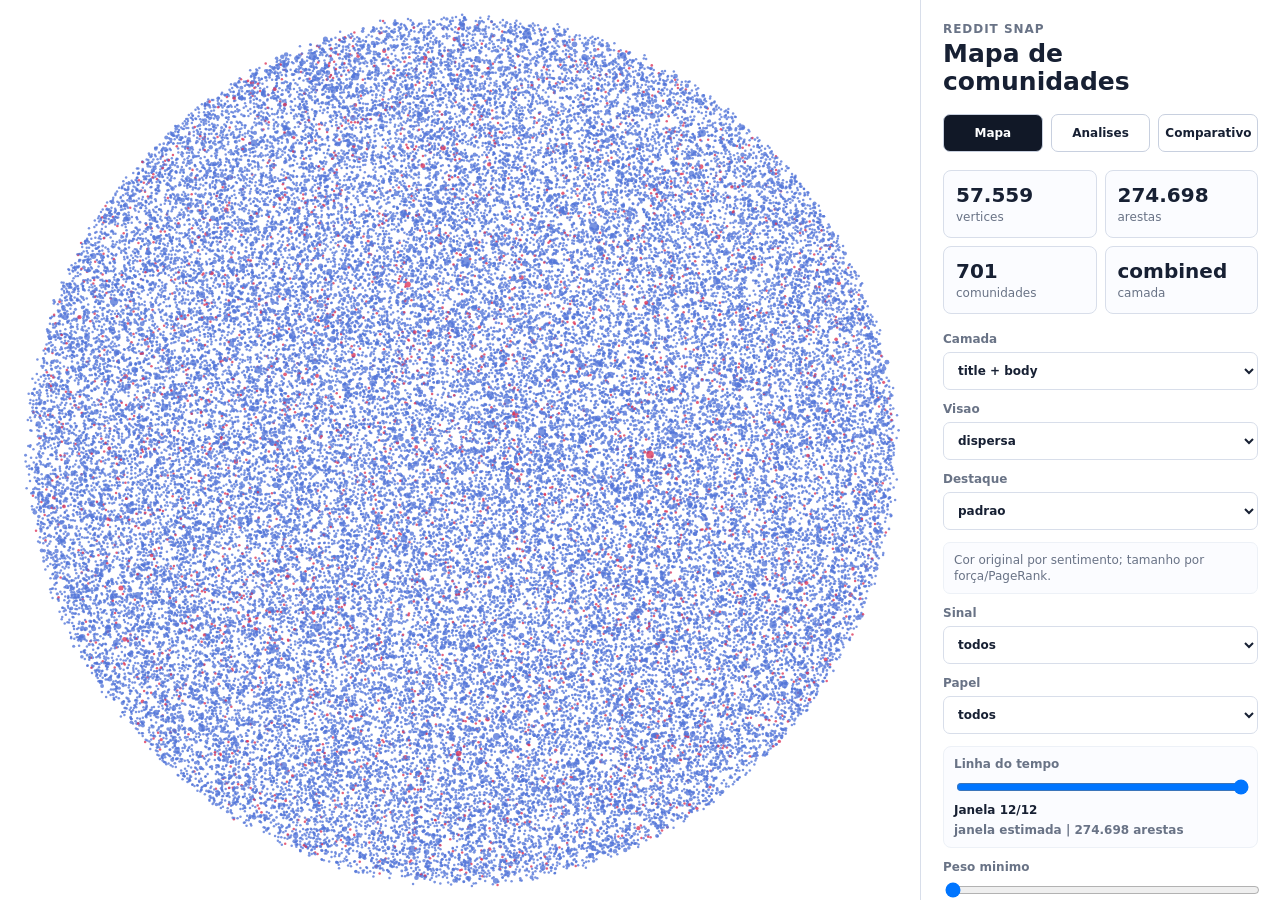
==== Projeto_CR/app/visualization/index.html @ 1b2d51a4 "Add graph metrics formulas to analysis tab" ====
<!doctype html>
<html lang="pt-BR">
  <head>
    <meta charset="utf-8" />
    <meta name="viewport" content="width=device-width, initial-scale=1" />
    <title>Reddit SNAP Graph Explorer</title>
    <link rel="stylesheet" href="./styles.css?v=20260713-formulas-1" />
  </head>
  <body>
    <main class="app-shell">
      <section class="workspace" aria-label="Visualizacao completa do grafo">
        <canvas id="graphCanvas"></canvas>
        <section id="analysisWorkspace" class="analysis-workspace" hidden>
          <header class="analysis-header">
            <div>
              <span class="eyebrow">Analises filtradas</span>
              <h2 id="analysisTitle">Camada combined</h2>
            </div>
            <div class="analysis-actions">
              <button id="exportJsonButton" type="button">JSON</button>
              <button id="exportCsvButton" type="button">CSV</button>
            </div>
          </header>

          <div class="analysis-grid">
            <article class="analysis-card analysis-card-wide analysis-card-text">
              <header>
                <h3>Metricas do grafo</h3>
                <span id="cheapMetricsMeta">-</span>
              </header>
              <div id="cheapMetricsPanel" class="metrics-panel"></div>
            </article>

            <article class="analysis-card analysis-card-wide">
              <header>
                <h3>Distribuicoes estruturais</h3>
                <span id="distributionMeta">-</span>
              </header>
              <canvas id="distributionCanvas"></canvas>
            </article>

            <article class="analysis-card analysis-card-wide analysis-map-card">
              <header>
                <h3>Visao mapa</h3>
                <span id="analysisMapMeta">-</span>
              </header>
              <canvas id="analysisMapCanvas"></canvas>
            </article>

            <article class="analysis-card">
              <header>
                <h3>Rede ego</h3>
                <span id="egoMeta">-</span>
              </header>
              <canvas id="egoCanvas"></canvas>
            </article>

            <article class="analysis-card">
              <header>
                <h3>Principais arestas por peso</h3>
                <span id="topEdgesMeta">-</span>
              </header>
              <canvas id="topEdgesCanvas"></canvas>
            </article>

            <article class="analysis-card analysis-card-wide analysis-card-text">
              <header>
                <h3>Formulario</h3>
              </header>
              <div class="formula-panel">
                <p>
                  Considere o grafo dirigido e ponderado G = (V, E), em que V e o conjunto de subreddits,
                  E e o conjunto de links origem -> destino, n = |V|, m = |E| e W e a soma dos pesos das arestas.
                </p>

                <div class="formula-grid">
                  <section class="formula-item">
                    <h4>Vertices</h4>
                    <code>n = |V|</code>
                    <p>Quantidade de subreddits que aparecem como origem ou destino no filtro atual.</p>
                  </section>

                  <section class="formula-item">
                    <h4>Arestas</h4>
                    <code>m = |E|</code>
                    <p>Quantidade de pares dirigidos origem -> destino considerados no grafo filtrado.</p>
                  </section>

                  <section class="formula-item">
                    <h4>Densidade</h4>
                    <code>d = m / (n * (n - 1))</code>
                    <p>Proporcao entre as arestas existentes e todas as arestas dirigidas possiveis sem laco.</p>
                  </section>

                  <section class="formula-item">
                    <h4>Grau medio</h4>
                    <code>k_medio = 2m / n</code>
                    <p>Media do grau total dos vertices. Em grafo dirigido, k_in medio = m/n e k_out medio = m/n.</p>
                  </section>

                  <section class="formula-item">
                    <h4>Forca media</h4>
                    <code>s_medio = 2W / n</code>
                    <p>Media da forca total dos vertices, somando pesos recebidos e enviados.</p>
                  </section>

                  <section class="formula-item">
                    <h4>Reciprocidade</h4>
                    <code>r = arestas com volta / m</code>
                    <p>Frequencia de links em que existe i -> j e tambem j -> i.</p>
                  </section>

                  <section class="formula-item">
                    <h4>Componentes fracas</h4>
                    <code>contar grupos conectados ignorando a direcao</code>
                    <p>Mostra quantos blocos ficam conectados quando as setas das arestas sao desconsideradas.</p>
                  </section>

                  <section class="formula-item">
                    <h4>Maior componente</h4>
                    <code>maior_share = maior_componente / n</code>
                    <p>Tamanho do maior grupo conectado e sua participacao no total de vertices.</p>
                  </section>

                  <section class="formula-item">
                    <h4>Negatividade</h4>
                    <code>negatividade = negativos / (positivos + negativos)</code>
                    <p>Proporcao de links classificados como negativos no filtro atual.</p>
                  </section>

                  <section class="formula-item">
                    <h4>Centralidade de grau</h4>
                    <code>C_D(v) = k_in(v) + k_out(v)</code>
                    <p>Conta quantas conexoes diretas chegam e saem de um subreddit.</p>
                  </section>

                  <section class="formula-item">
                    <h4>Forca total</h4>
                    <code>s(v) = s_in(v) + s_out(v)</code>
                    <p>Soma os pesos das conexoes recebidas e enviadas por um subreddit.</p>
                  </section>

                  <section class="formula-item">
                    <h4>Peso da aresta</h4>
                    <code>w(i,j) = ocorrencias de i -> j</code>
                    <p>Quantidade de hyperlinks agregados entre o subreddit de origem e o subreddit de destino.</p>
                  </section>
                </div>
              </div>
            </article>
          </div>
        </section>
        <section id="compareWorkspace" class="compare-workspace" hidden>
          <header class="analysis-header">
            <div>
              <span class="eyebrow">Comparacao de modelos</span>
              <h2 id="compareTitle">Importe redes e compare com o projeto</h2>
            </div>
            <div class="analysis-actions">
              <button id="runCompareButton" type="button">Comparar</button>
              <button id="clearCompareButton" type="button">Limpar</button>
            </div>
          </header>

          <div class="compare-layout">
            <article class="compare-panel">
              <header>
                <h3>1. Importacao dos dados</h3>
                <span>CSV de arestas ou JSON</span>
              </header>

              <div class="import-grid">
                <section class="import-card import-card-project">
                  <div>
                    <span class="model-kicker">Projeto</span>
                    <h4>Rede Reddit atual</h4>
                    <p>Usa a camada, sinal e peso minimo configurados no painel.</p>
                  </div>
                  <label class="compact-field">
                    Escopo
                    <select id="compareScopeSelect">
                      <option value="full">rede completa</option>
                      <option value="community">comunidade selecionada</option>
                      <option value="ego">subreddit selecionado/ego</option>
                    </select>
                  </label>
                  <button id="loadProjectCompareButton" type="button">Atualizar projeto</button>
                  <span id="projectImportStatus" class="import-status">Pronto para calcular</span>
                </section>

                <section class="import-card">
                  <div>
                    <span class="model-kicker">Prontos</span>
                    <h4>Exemplos das libs</h4>
                    <p>Modelos sinteticos e grafos famosos exportados do DuckDB.</p>
                  </div>
                  <select id="builtInDatasetSelect">
                    <option value="">Carregando exemplos...</option>
                  </select>
                  <button id="loadBuiltInDatasetButton" type="button">Adicionar exemplo</button>
                  <span id="builtInDatasetStatus" class="import-status">Aguardando exemplos</span>
                </section>

                <label class="import-card">
                  <span class="model-kicker">Referencia</span>
                  <h4>Rede aleatoria</h4>
                  <p>Modelo Erdos-Renyi ou dataset equivalente.</p>
                  <input id="randomImportInput" type="file" accept=".csv,.txt,.json" />
                  <span id="randomImportStatus" class="import-status">Nenhum arquivo</span>
                </label>

                <label class="import-card">
                  <span class="model-kicker">Referencia</span>
                  <h4>Mundo pequeno</h4>
                  <p>Modelo Watts-Strogatz ou dataset equivalente.</p>
                  <input id="smallWorldImportInput" type="file" accept=".csv,.txt,.json" />
                  <span id="smallWorldImportStatus" class="import-status">Nenhum arquivo</span>
                </label>

                <label class="import-card">
                  <span class="model-kicker">Referencia</span>
                  <h4>Sem escala</h4>
                  <p>Modelo Barabasi-Albert ou dataset equivalente.</p>
                  <input id="scaleFreeImportInput" type="file" accept=".csv,.txt,.json" />
                  <span id="scaleFreeImportStatus" class="import-status">Nenhum arquivo</span>
                </label>
              </div>
            </article>

            <article class="compare-panel compare-results-panel">
              <header>
                <h3>2. Comparativo e classificacao</h3>
                <span id="compareMeta">Aguardando calculo</span>
              </header>

              <div id="compareSummary" class="compare-summary">
                Importe as redes de referencia e clique em Comparar.
              </div>

              <div class="compare-table-wrap">
                <table class="compare-table">
                  <thead>
                    <tr>
                      <th>Rede</th>
                      <th>Classe estimada</th>
                      <th>Vertices</th>
                      <th>Arestas</th>
                      <th>Dist. media</th>
                      <th>Agrupamento</th>
                      <th>Grau medio</th>
                      <th>Heterogeneidade</th>
                    </tr>
                  </thead>
                  <tbody id="compareTableBody">
                    <tr>
                      <td colspan="8">Sem resultados ainda.</td>
                    </tr>
                  </tbody>
                </table>
              </div>
            </article>
          </div>
        </section>
        <div id="tooltip" class="tooltip" hidden></div>
        <div id="loading" class="loading">
          <strong>Carregando grafo completo</strong>
          <span>Preparando vertices, arestas e comunidades...</span>
        </div>
      </section>

      <aside class="control-panel">
        <header class="panel-header">
          <span class="eyebrow">Reddit SNAP</span>
          <h1>Mapa de comunidades</h1>
        </header>

        <nav class="mode-tabs" aria-label="Modo de visualizacao">
          <button id="mapModeButton" class="active" type="button">Mapa</button>
          <button id="analysisModeButton" type="button">Analises</button>
          <button id="compareModeButton" type="button">Comparativo</button>
        </nav>

        <section class="stats-grid" aria-label="Metricas globais">
          <div>
            <span id="statNodes">-</span>
            <small>vertices</small>
          </div>
          <div>
            <span id="statEdges">-</span>
            <small>arestas</small>
          </div>
          <div>
            <span id="statCommunities">-</span>
            <small>comunidades</small>
          </div>
          <div>
            <span id="statLayer">combined</span>
            <small>camada</small>
          </div>
        </section>

        <section class="controls" aria-label="Controles do grafo">
          <label>
            Camada
            <select id="layerSelect">
              <option value="combined">title + body</option>
              <option value="title">title</option>
              <option value="body">body</option>
            </select>
          </label>

          <label>
            Visao
            <select id="layoutModeSelect">
              <option value="communities">comunidades</option>
              <option value="dispersed" selected>dispersa</option>
            </select>
          </label>

          <label>
            Destaque
            <select id="influenceSelect">
              <option value="default">padrao</option>
              <option value="popularity">popularidade</option>
              <option value="bridge">ponte</option>
              <option value="combined">influencia mista</option>
            </select>
          </label>
          <div id="influenceLegend" class="influence-legend"></div>

          <label>
            Sinal
            <select id="sentimentSelect">
              <option value="all">todos</option>
              <option value="positive">positivo/neutro</option>
              <option value="negative">negativo</option>
            </select>
          </label>

          <label>
            Papel
            <select id="roleSelect">
              <option value="all">todos</option>
              <option value="hub">hubs</option>
              <option value="emissor">emissores</option>
              <option value="receptor">receptores</option>
              <option value="misto">mistos</option>
            </select>
          </label>

          <label class="timeline-control">
            Linha do tempo
            <input id="timelineInput" type="range" min="0" max="11" value="11" />
            <output id="timelineOutput">Janela 12/12</output>
            <span id="timelineMeta" class="timeline-meta">grafo completo</span>
          </label>

          <label>
            Peso minimo
            <input id="weightInput" type="range" min="1" max="80" value="1" />
            <output id="weightOutput">1</output>
          </label>

          <div class="toggle-row">
            <label><input id="edgesToggle" type="checkbox" /> arestas</label>
            <label><input id="labelsToggle" type="checkbox" checked /> rotulos</label>
          </div>

          <label>
            Buscar subreddit
            <input id="searchInput" type="search" placeholder="ex.: askreddit" />
          </label>

          <label>
            Top arestas
            <input id="topEdgesInput" type="range" min="50" max="700" step="50" value="250" />
            <output id="topEdgesOutput">250</output>
          </label>

          <div class="button-row">
            <button id="searchButton" type="button">Buscar</button>
            <button id="fitButton" type="button">Recentralizar</button>
          </div>

          <button id="runAnalysisButton" type="button">Gerar analises</button>
        </section>

        <section class="selection" aria-live="polite">
          <h2>Selecao</h2>
          <div id="selectionPanel" class="selection-body">
            Passe o mouse sobre um ponto ou busque um subreddit.
          </div>
        </section>

        <section class="communities">
          <h2>Maiores comunidades</h2>
          <div id="communityList" class="community-list"></div>
        </section>
      </aside>
    </main>

    <script src="./app.js?v=20260713-formulas-1"></script>
  </body>
</html>
---- Projeto_CR/app/visualization/styles.css ----
:root {
  color-scheme: light;
  --bg: #f6f7fb;
  --ink: #172033;
  --muted: #697386;
  --line: #d8deea;
  --panel: #ffffff;
  --blue: #5376d9;
  --red: #dc3558;
  --accent: #111827;
}

* {
  box-sizing: border-box;
}

html,
body {
  width: 100%;
  height: 100%;
  margin: 0;
  overflow: hidden;
  background: var(--bg);
  color: var(--ink);
  font-family:
    Inter, ui-sans-serif, system-ui, -apple-system, BlinkMacSystemFont, "Segoe UI",
    sans-serif;
}

button,
input,
select {
  font: inherit;
}

.app-shell {
  display: grid;
  grid-template-columns: minmax(0, 1fr) 360px;
  width: 100vw;
  height: 100vh;
}

.workspace {
  position: relative;
  overflow: hidden;
  background:
    radial-gradient(circle at 20% 20%, rgba(83, 118, 217, 0.08), transparent 24rem),
    #ffffff;
}

.analysis-workspace {
  position: absolute;
  inset: 0;
  display: grid;
  grid-template-rows: auto minmax(0, 1fr);
  gap: 16px;
  padding: 20px;
  overflow: auto;
  background: #f8fafc;
}

.compare-workspace {
  position: absolute;
  inset: 0;
  display: grid;
  grid-template-rows: auto minmax(0, 1fr);
  gap: 16px;
  padding: 20px;
  overflow: auto;
  background: #f8fafc;
}

.analysis-header {
  display: flex;
  align-items: center;
  justify-content: space-between;
  gap: 16px;
}

.analysis-header h2 {
  margin-top: 3px;
  font-size: 23px;
}

.analysis-actions,
.mode-tabs {
  display: flex;
  gap: 8px;
}

.analysis-actions button {
  min-width: 72px;
}

.analysis-grid {
  display: grid;
  grid-template-columns: repeat(2, minmax(0, 1fr));
  gap: 14px;
  min-height: 0;
}

.analysis-card {
  display: grid;
  grid-template-rows: auto minmax(320px, 1fr);
  min-height: 390px;
  padding: 14px;
  border: 1px solid var(--line);
  border-radius: 8px;
  background: #ffffff;
}

.analysis-card-wide {
  grid-column: 1 / -1;
  min-height: 360px;
}

.analysis-card-text {
  grid-template-rows: auto minmax(0, 1fr);
  min-height: 300px;
}

.analysis-map-card {
  min-height: 430px;
}

.analysis-card header {
  display: flex;
  align-items: start;
  justify-content: space-between;
  gap: 14px;
  margin-bottom: 8px;
}

.analysis-card h3 {
  margin: 0;
  font-size: 15px;
}

.analysis-card span {
  color: var(--muted);
  font-size: 12px;
  font-weight: 700;
  text-align: right;
}

.analysis-card canvas {
  width: 100%;
  height: 100%;
  min-height: 300px;
}

.metrics-panel {
  display: grid;
  gap: 12px;
  min-height: 0;
  overflow: auto;
}

.metric-tiles {
  display: grid;
  grid-template-columns: repeat(4, minmax(120px, 1fr));
  gap: 10px;
}

.metric-tile {
  display: grid;
  gap: 4px;
  min-height: 72px;
  padding: 10px;
  border: 1px solid #edf1f7;
  border-radius: 8px;
  background: #fbfcff;
}

.metric-tile span {
  color: var(--muted);
  font-size: 11px;
  font-weight: 800;
  text-align: left;
  text-transform: uppercase;
}

.metric-tile strong {
  align-self: end;
  font-size: 20px;
}

.metric-rankings {
  display: grid;
  grid-template-columns: repeat(2, minmax(0, 1fr));
  gap: 12px;
}

.metric-ranking {
  min-width: 0;
}

.metric-ranking h4 {
  margin: 0 0 8px;
  font-size: 13px;
}

.metric-ranking table {
  width: 100%;
  border-collapse: collapse;
  font-size: 12px;
}

.metric-ranking th,
.metric-ranking td {
  padding: 7px 8px;
  border-bottom: 1px solid #edf1f7;
  text-align: left;
}

.metric-ranking th:last-child,
.metric-ranking td:last-child {
  text-align: right;
}

.formula-panel {
  display: grid;
  gap: 14px;
  overflow: auto;
  color: var(--ink);
}

.formula-panel > p {
  margin: 0;
  max-width: 980px;
  color: var(--muted);
  font-size: 13px;
  line-height: 1.5;
}

.formula-grid {
  display: grid;
  grid-template-columns: repeat(3, minmax(180px, 1fr));
  gap: 10px;
}

.formula-item {
  display: grid;
  gap: 7px;
  min-height: 150px;
  padding: 12px;
  border: 1px solid #edf1f7;
  border-radius: 8px;
  background: #fbfcff;
}

.formula-item h4 {
  margin: 0;
  font-size: 13px;
}

.formula-item code {
  display: block;
  width: 100%;
  padding: 7px 8px;
  border-radius: 6px;
  background: #eef3fb;
  color: #172033;
  font-family: Consolas, "Courier New", monospace;
  font-size: 12px;
  white-space: normal;
}

.formula-item p {
  margin: 0;
  color: var(--muted);
  font-size: 12px;
  line-height: 1.4;
}

.compare-layout {
  display: grid;
  grid-template-columns: minmax(300px, 0.86fr) minmax(0, 1.14fr);
  gap: 14px;
  min-height: 0;
}

.compare-panel {
  min-height: 0;
  padding: 14px;
  border: 1px solid var(--line);
  border-radius: 8px;
  background: #ffffff;
}

.compare-panel > header {
  display: flex;
  align-items: start;
  justify-content: space-between;
  gap: 14px;
  margin-bottom: 12px;
}

.compare-panel h3,
.compare-panel h4 {
  margin: 0;
}

.compare-panel h3 {
  font-size: 15px;
}

.compare-panel h4 {
  margin-top: 4px;
  font-size: 16px;
}

.compare-panel header span,
.model-kicker,
.import-status {
  color: var(--muted);
  font-size: 12px;
  font-weight: 800;
}

.model-kicker {
  text-transform: uppercase;
}

.import-grid {
  display: grid;
  gap: 10px;
}

.import-card {
  display: grid;
  gap: 8px;
  min-height: 156px;
  padding: 12px;
  border: 1px solid var(--line);
  border-radius: 8px;
  background: #fbfcff;
  color: var(--ink);
}

.import-card p {
  margin: 0;
  color: var(--muted);
  font-size: 12px;
  line-height: 1.4;
}

.import-card input[type="file"] {
  width: 100%;
  color: var(--muted);
  font-size: 12px;
}

.compact-field {
  display: grid;
  gap: 6px;
  color: var(--muted);
  font-size: 12px;
  font-weight: 800;
}

.import-card-project {
  border-color: #bcc7da;
  background: #ffffff;
}

.import-status {
  align-self: end;
  line-height: 1.35;
}

.import-status.is-ready {
  color: #047857;
}

.import-status.is-error {
  color: var(--red);
}

.compare-results-panel {
  display: grid;
  grid-template-rows: auto auto minmax(0, 1fr);
}

.compare-summary {
  min-height: 88px;
  margin-bottom: 12px;
  padding: 12px;
  border: 1px solid #edf1f7;
  border-radius: 8px;
  background: #fbfcff;
  color: var(--muted);
  font-size: 13px;
  line-height: 1.45;
}

.compare-summary strong {
  display: block;
  margin-bottom: 6px;
  color: var(--ink);
  font-size: 15px;
}

.compare-table-wrap {
  min-height: 0;
  overflow: auto;
  border: 1px solid var(--line);
  border-radius: 8px;
}

.compare-table {
  width: 100%;
  min-width: 820px;
  border-collapse: collapse;
  font-size: 12px;
}

.compare-table th,
.compare-table td {
  padding: 10px;
  border-bottom: 1px solid #edf1f7;
  text-align: left;
  vertical-align: top;
}

.compare-table th {
  position: sticky;
  top: 0;
  z-index: 1;
  background: #ffffff;
  color: var(--muted);
  font-weight: 800;
}

.compare-table td {
  color: var(--ink);
}

.compare-table tr:last-child td {
  border-bottom: 0;
}

.class-chip {
  display: inline-flex;
  align-items: center;
  min-height: 26px;
  padding: 4px 8px;
  border-radius: 999px;
  background: #edf1f7;
  color: var(--ink);
  font-weight: 800;
}

.class-chip.random {
  background: #e0f2fe;
  color: #075985;
}

.class-chip.small-world {
  background: #dcfce7;
  color: #166534;
}

.class-chip.scale-free {
  background: #fef3c7;
  color: #92400e;
}

.class-chip.mixed {
  background: #ede9fe;
  color: #5b21b6;
}

#graphCanvas {
  display: block;
  width: 100%;
  height: 100%;
  cursor: grab;
}

#graphCanvas:active {
  cursor: grabbing;
}

.control-panel {
  display: flex;
  flex-direction: column;
  gap: 18px;
  height: 100vh;
  padding: 22px;
  overflow: auto;
  border-left: 1px solid var(--line);
  background: var(--panel);
}

.panel-header {
  display: grid;
  gap: 4px;
}

.eyebrow {
  color: var(--muted);
  font-size: 12px;
  font-weight: 800;
  letter-spacing: 0.08em;
  text-transform: uppercase;
}

h1,
h2 {
  margin: 0;
  letter-spacing: 0;
}

h1 {
  font-size: 25px;
  line-height: 1.12;
}

h2 {
  font-size: 14px;
  line-height: 1.2;
}

.stats-grid {
  display: grid;
  grid-template-columns: repeat(2, minmax(0, 1fr));
  gap: 8px;
}

.stats-grid div {
  display: grid;
  gap: 2px;
  min-height: 68px;
  padding: 12px;
  border: 1px solid var(--line);
  border-radius: 8px;
  background: #fbfcff;
}

.stats-grid span {
  font-size: 20px;
  font-weight: 800;
}

.stats-grid small {
  color: var(--muted);
  font-size: 12px;
}

.controls {
  display: grid;
  gap: 12px;
}

.controls label {
  display: grid;
  gap: 6px;
  color: var(--muted);
  font-size: 12px;
  font-weight: 700;
}

select,
input[type="search"],
input[type="number"] {
  width: 100%;
  height: 38px;
  border: 1px solid var(--line);
  border-radius: 7px;
  padding: 0 10px;
  background: #ffffff;
  color: var(--ink);
}

input[type="range"] {
  width: 100%;
}

output {
  color: var(--ink);
  font-weight: 800;
}

.influence-legend {
  min-height: 42px;
  padding: 9px 10px;
  border: 1px solid #edf1f7;
  border-radius: 7px;
  background: #fbfcff;
  color: var(--muted);
  font-size: 12px;
  line-height: 1.35;
}

.timeline-control {
  padding: 10px;
  border: 1px solid #edf1f7;
  border-radius: 8px;
  background: #fbfcff;
}

.timeline-meta {
  color: var(--muted);
  font-size: 12px;
  font-weight: 700;
}

.toggle-row,
.button-row {
  display: grid;
  grid-template-columns: repeat(2, minmax(0, 1fr));
  gap: 8px;
}

.toggle-row label {
  display: flex;
  align-items: center;
  gap: 8px;
  min-height: 36px;
  padding: 0 10px;
  border: 1px solid var(--line);
  border-radius: 7px;
  color: var(--ink);
}

button {
  height: 38px;
  border: 1px solid #c8d0df;
  border-radius: 7px;
  background: #111827;
  color: #ffffff;
  font-weight: 800;
  cursor: pointer;
}

button + button {
  background: #ffffff;
  color: var(--ink);
}

.mode-tabs button {
  flex: 1;
  min-width: 0;
  background: #ffffff;
  color: var(--ink);
  font-size: 12px;
}

.mode-tabs button.active {
  background: #111827;
  color: #ffffff;
}

.selection,
.communities {
  display: grid;
  gap: 10px;
}

.selection-body {
  min-height: 136px;
  padding: 12px;
  border: 1px solid var(--line);
  border-radius: 8px;
  background: #fbfcff;
  color: var(--muted);
  font-size: 13px;
  line-height: 1.45;
}

.metric-line {
  display: flex;
  justify-content: space-between;
  gap: 14px;
  padding: 4px 0;
  border-bottom: 1px solid #edf1f7;
}

.metric-line:last-child {
  border-bottom: 0;
}

.metric-line strong {
  color: var(--ink);
}

.community-list {
  display: grid;
  gap: 8px;
}

.community-item {
  display: grid;
  grid-template-columns: 10px minmax(0, 1fr) auto;
  gap: 9px;
  align-items: start;
  width: 100%;
  height: auto;
  padding: 10px;
  border: 1px solid var(--line);
  border-radius: 8px;
  background: #fbfcff;
  color: var(--ink);
  font-weight: 400;
  text-align: left;
  cursor: pointer;
}

.community-swatch {
  width: 10px;
  height: 10px;
  margin-top: 4px;
  border-radius: 999px;
}

.community-name {
  display: block;
  color: var(--ink);
  font-size: 13px;
  font-weight: 800;
}

.community-top {
  display: block;
  margin-top: 2px;
  color: var(--muted);
  font-size: 11px;
  line-height: 1.35;
}

.community-count {
  color: var(--muted);
  font-size: 12px;
  font-weight: 800;
}

.tooltip {
  position: absolute;
  z-index: 5;
  max-width: 280px;
  padding: 10px 11px;
  border: 1px solid rgba(17, 24, 39, 0.18);
  border-radius: 8px;
  background: rgba(255, 255, 255, 0.96);
  box-shadow: 0 12px 32px rgba(17, 24, 39, 0.14);
  color: var(--ink);
  font-size: 12px;
  pointer-events: none;
}

.tooltip strong {
  display: block;
  margin-bottom: 5px;
  font-size: 13px;
}

.loading {
  position: absolute;
  inset: 0;
  display: grid;
  place-content: center;
  gap: 8px;
  background: rgba(255, 255, 255, 0.86);
  color: var(--muted);
  text-align: center;
}

.loading strong {
  color: var(--ink);
  font-size: 18px;
}

.loading.is-hidden {
  display: none !important;
}

@media (max-width: 760px) {
  .app-shell {
    grid-template-columns: 1fr;
    grid-template-rows: minmax(0, 1fr) 42vh;
  }

  .control-panel {
    height: 42vh;
    border-left: 0;
    border-top: 1px solid var(--line);
  }

  .analysis-grid {
    grid-template-columns: 1fr;
  }

  .analysis-card-wide {
    grid-column: auto;
  }

  .metric-tiles,
  .metric-rankings,
  .formula-grid {
    grid-template-columns: 1fr;
  }

  .compare-layout {
    grid-template-columns: 1fr;
  }
}

[hidden] {
  display: none !important;
}
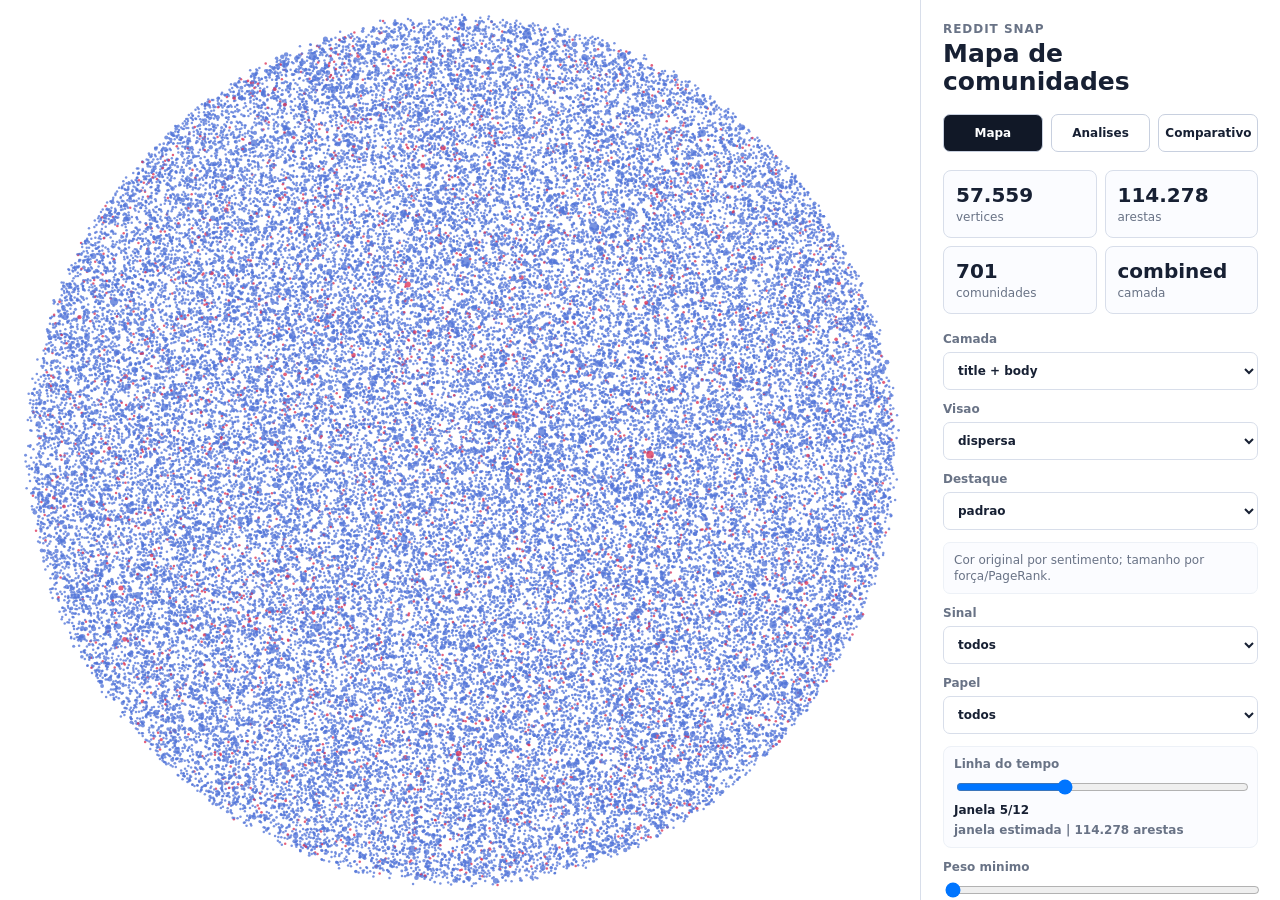
==== commit 6ebbd0d9: "Segment timeline by year" ====
--- a/Projeto_CR/app/visualization/index.html
+++ b/Projeto_CR/app/visualization/index.html
@@ -4,7 +4,7 @@
     <meta charset="utf-8" />
     <meta name="viewport" content="width=device-width, initial-scale=1" />
     <title>Reddit SNAP Graph Explorer</title>
-    <link rel="stylesheet" href="./styles.css?v=20260713-formulas-1" />
+    <link rel="stylesheet" href="./styles.css?v=20260720-centralities-1" />
   </head>
   <body>
     <main class="app-shell">
@@ -350,8 +350,8 @@
 
           <label class="timeline-control">
             Linha do tempo
-            <input id="timelineInput" type="range" min="0" max="11" value="11" />
-            <output id="timelineOutput">Janela 12/12</output>
+            <input id="timelineInput" type="range" min="0" max="4" value="4" />
+            <output id="timelineOutput">ate 2017</output>
             <span id="timelineMeta" class="timeline-meta">grafo completo</span>
           </label>
 
@@ -399,6 +399,6 @@
       </aside>
     </main>
 
-    <script src="./app.js?v=20260713-formulas-1"></script>
+    <script src="./app.js?v=20260721-year-timeline-1"></script>
   </body>
 </html>
--- a/Projeto_CR/app/visualization/styles.css
+++ b/Projeto_CR/app/visualization/styles.css
@@ -156,10 +156,40 @@
   overflow: auto;
 }
 
+.structural-metrics,
+.filtered-metrics {
+  display: grid;
+  gap: 10px;
+}
+
+.section-title-row {
+  display: flex;
+  align-items: center;
+  justify-content: space-between;
+  gap: 12px;
+}
+
+.section-title-row h3,
+.section-title-row h4 {
+  margin: 0;
+  font-size: 13px;
+}
+
+.section-title-row span {
+  color: var(--muted);
+  font-size: 12px;
+  font-weight: 800;
+  text-align: right;
+}
+
 .metric-tiles {
   display: grid;
   grid-template-columns: repeat(4, minmax(120px, 1fr));
   gap: 10px;
+}
+
+.structural-tiles {
+  grid-template-columns: repeat(6, minmax(112px, 1fr));
 }
 
 .metric-tile {
@@ -669,6 +699,39 @@
   line-height: 1.45;
 }
 
+.selection-layer {
+  margin: 2px 0 8px;
+  color: var(--muted);
+  font-size: 11px;
+  font-weight: 800;
+  text-transform: uppercase;
+}
+
+.selection-subsection {
+  display: grid;
+  gap: 2px;
+  margin-top: 14px;
+  padding-top: 12px;
+  border-top: 1px solid #edf1f7;
+}
+
+.selection-subsection h3 {
+  margin: 0 0 5px;
+  color: var(--ink);
+  font-size: 12px;
+  text-transform: uppercase;
+}
+
+.selection-subsection .section-title-row {
+  align-items: start;
+  margin-bottom: 5px;
+}
+
+.selection-subsection .section-title-row span {
+  max-width: 150px;
+  line-height: 1.25;
+}
+
 .metric-line {
   display: flex;
   justify-content: space-between;
@@ -683,6 +746,96 @@
 
 .metric-line strong {
   color: var(--ink);
+}
+
+.profile-status {
+  margin-top: 10px;
+  padding: 9px 10px;
+  border: 1px solid #edf1f7;
+  border-radius: 7px;
+  background: #ffffff;
+  color: var(--muted);
+  font-size: 12px;
+  font-weight: 800;
+}
+
+.profile-status.is-error {
+  color: var(--red);
+}
+
+.connection-block {
+  display: grid;
+  gap: 7px;
+  margin-top: 12px;
+}
+
+.connection-block h3 {
+  margin: 0;
+  color: var(--ink);
+  font-size: 12px;
+  text-transform: uppercase;
+}
+
+.connection-block ul {
+  display: grid;
+  gap: 6px;
+  margin: 0;
+  padding: 0;
+  list-style: none;
+}
+
+.connection-block li {
+  display: grid;
+  grid-template-columns: minmax(0, 1fr) auto;
+  gap: 8px;
+  align-items: center;
+  min-height: 42px;
+  padding: 8px;
+  border: 1px solid #edf1f7;
+  border-radius: 7px;
+  background: #ffffff;
+}
+
+.connection-block li strong,
+.connection-block li small {
+  display: block;
+  overflow: hidden;
+  text-overflow: ellipsis;
+  white-space: nowrap;
+}
+
+.connection-block li strong {
+  color: var(--ink);
+  font-size: 12px;
+}
+
+.connection-block li small {
+  color: var(--muted);
+  font-size: 11px;
+}
+
+.connection-weight {
+  min-width: 42px;
+  padding: 4px 7px;
+  border-radius: 999px;
+  color: #ffffff;
+  font-size: 12px;
+  font-weight: 800;
+  text-align: center;
+}
+
+.connection-weight.is-positive {
+  background: var(--blue);
+}
+
+.connection-weight.is-negative {
+  background: var(--red);
+}
+
+.connection-empty {
+  color: var(--muted);
+  font-size: 12px;
+  font-weight: 800;
 }
 
 .community-list {
@@ -775,6 +928,12 @@
   display: none !important;
 }
 
+@media (max-width: 1180px) {
+  .structural-tiles {
+    grid-template-columns: repeat(3, minmax(112px, 1fr));
+  }
+}
+
 @media (max-width: 760px) {
   .app-shell {
     grid-template-columns: 1fr;
@@ -796,6 +955,7 @@
   }
 
   .metric-tiles,
+  .structural-tiles,
   .metric-rankings,
   .formula-grid {
     grid-template-columns: 1fr;
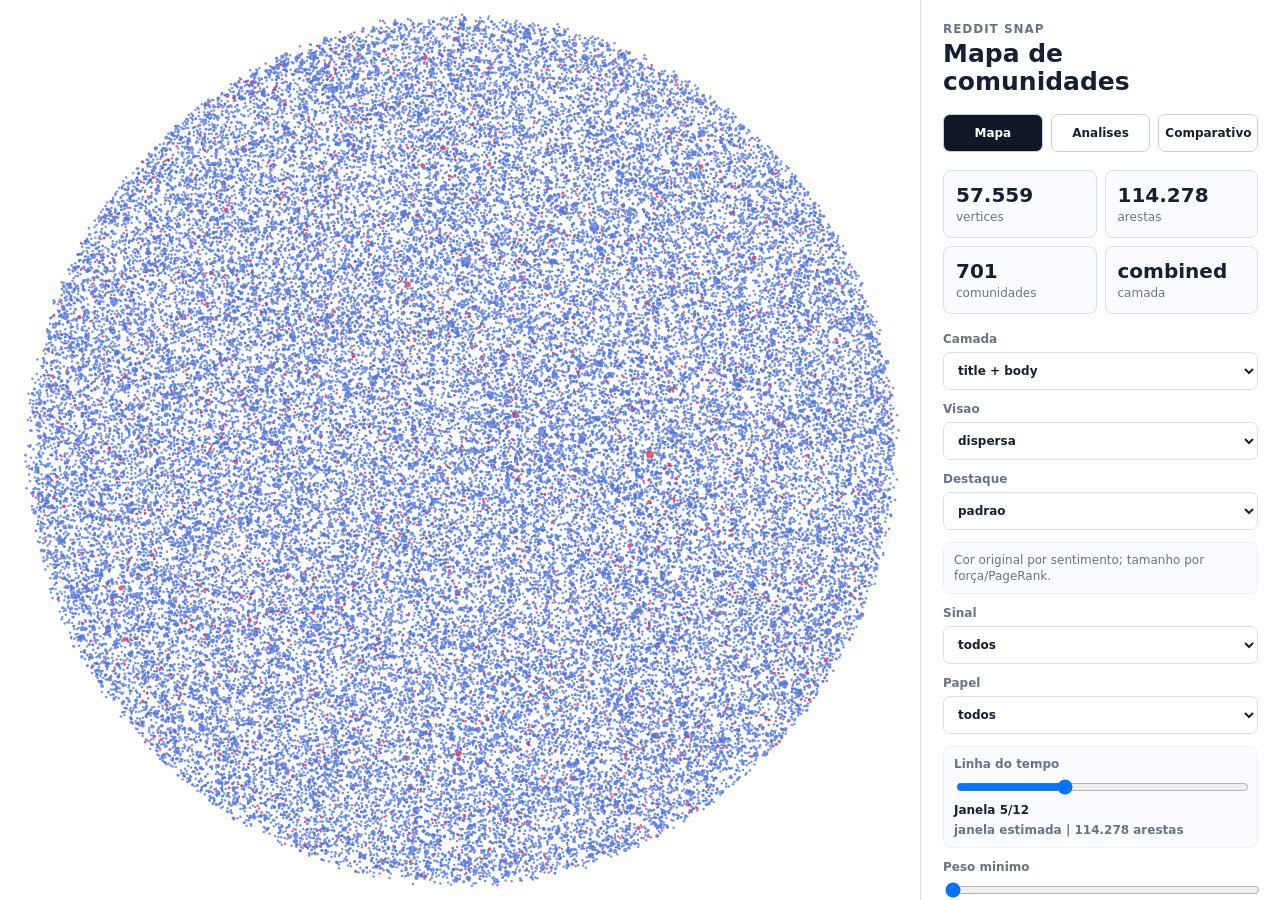
==== commit cb12c5f1: "Improve directed edge visibility" ====
--- a/Projeto_CR/app/visualization/index.html
+++ b/Projeto_CR/app/visualization/index.html
@@ -362,7 +362,7 @@
           </label>
 
           <div class="toggle-row">
-            <label><input id="edgesToggle" type="checkbox" /> arestas</label>
+            <label><input id="edgesToggle" type="checkbox" /> arestas direcionadas</label>
             <label><input id="labelsToggle" type="checkbox" checked /> rotulos</label>
           </div>
 
@@ -399,6 +399,6 @@
       </aside>
     </main>
 
-    <script src="./app.js?v=20260721-year-timeline-1"></script>
+    <script src="./app.js?v=20260721-directed-edges-2"></script>
   </body>
 </html>
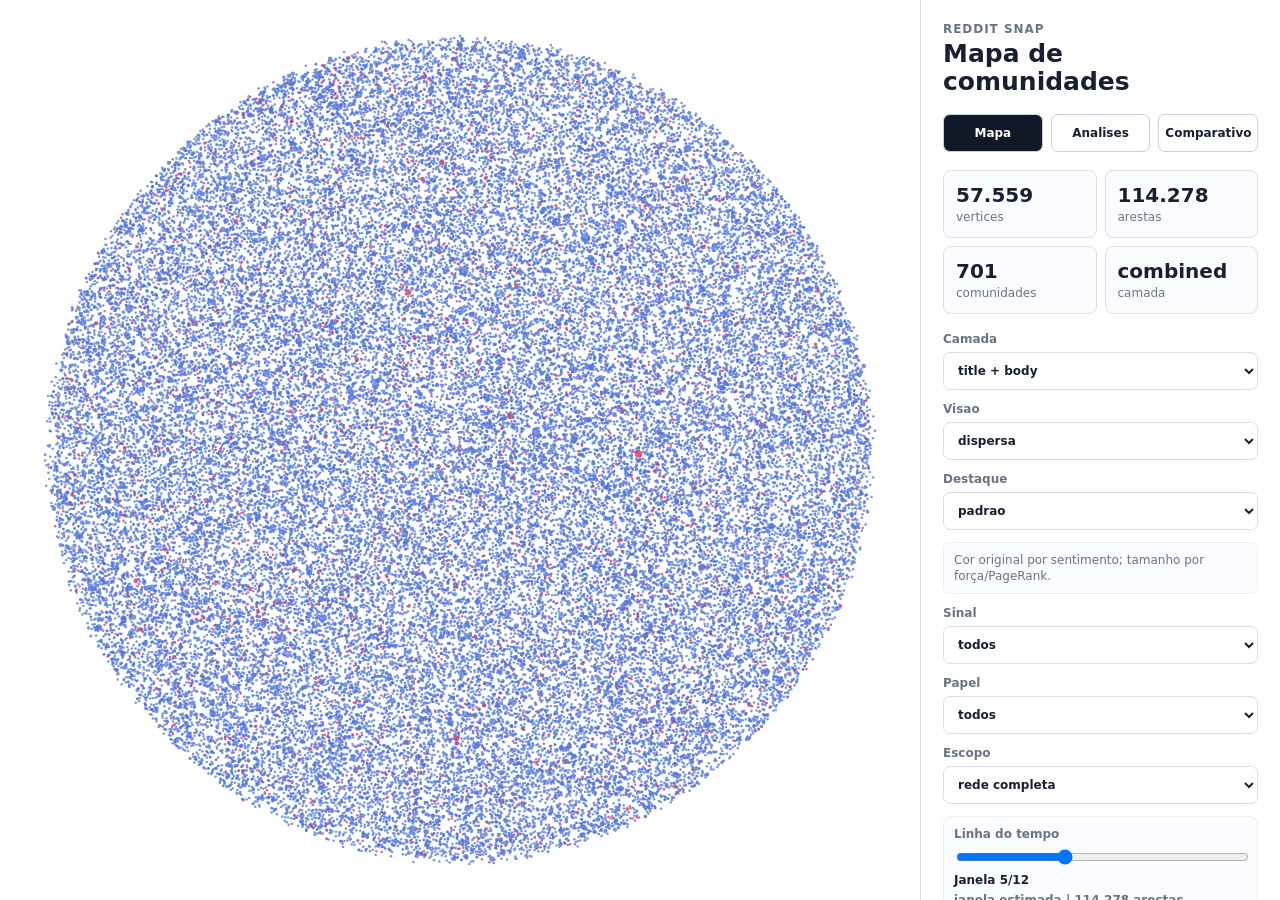
==== commit bb1d0346: "Add scoped graph connectivity metrics" ====
--- a/Projeto_CR/app/visualization/index.html
+++ b/Projeto_CR/app/visualization/index.html
@@ -348,6 +348,14 @@
             </select>
           </label>
 
+          <label>
+            Escopo
+            <select id="componentScopeSelect">
+              <option value="full">rede completa</option>
+              <option value="largest">maior componente conectada</option>
+            </select>
+          </label>
+
           <label class="timeline-control">
             Linha do tempo
             <input id="timelineInput" type="range" min="0" max="4" value="4" />
@@ -399,6 +407,6 @@
       </aside>
     </main>
 
-    <script src="./app.js?v=20260721-directed-edges-2"></script>
+    <script src="./app.js?v=20260723-scoped-metrics-1"></script>
   </body>
 </html>
